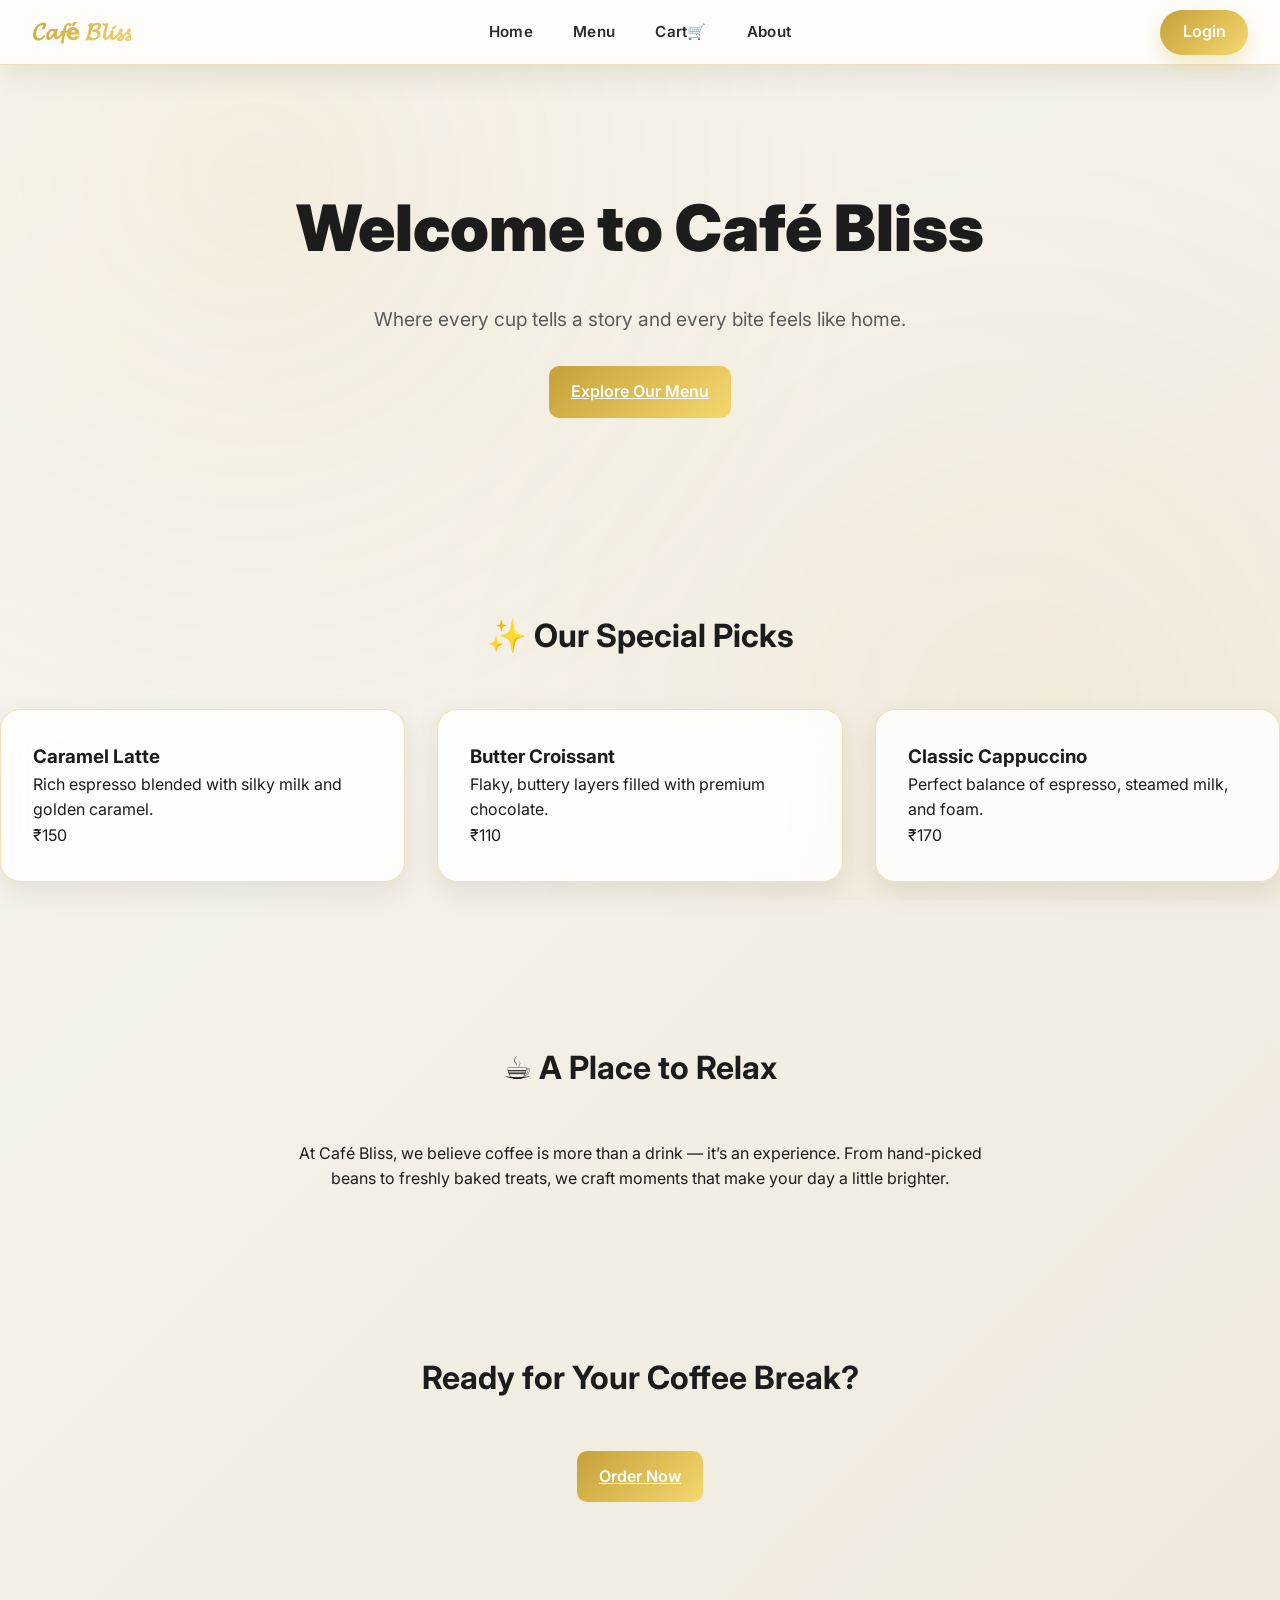
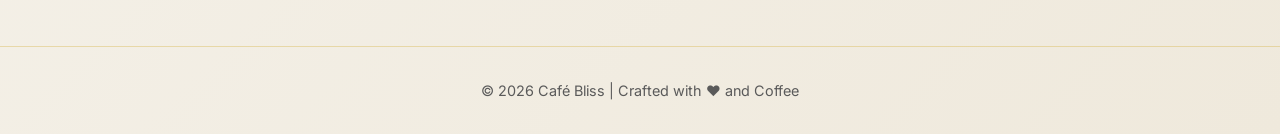
==== index.html @ 18ca9894 "updated" ====
<!DOCTYPE html>
<html lang="en">
<head>
  <meta charset="UTF-8">
  <title>Café Bliss - Home</title>
  <link rel="stylesheet" href="style.css">
  
</head>
<body>
 <nav>
  <h3>𝓒𝓪𝓯é 𝓑𝓵𝓲𝓼𝓼</h3>

  <div class="nav-links">
    <a href="index.html">Home</a>
    <a href="menu.html">Menu</a>
    <a href="cart.html">Cart🛒 </a>
    <a href="about.html">About</a>
  </div>

  <a href="login.html" class="login-btn">Login</a>
</nav>

  <section class="hero">
    <div class="container">
      <h1>Welcome to Café Bliss</h1>
      <p class="hero-sub">
        Where every cup tells a story and every bite feels like home.
      </p>
      <a href="menu.html" class="btn">Explore Our Menu</a>
    </div>
  </section>

  <!-- FEATURED SECTION -->
  <section>
    <div class="container">
      <h2>✨ Our Special Picks</h2>

      <div class="grid grid-3">
        <div class="card">
          <h3>Caramel Latte</h3>
          <p>Rich espresso blended with silky milk and golden caramel.</p>
          <span class="price">₹150</span>
        </div>

        <div class="card">
          <h3>Butter Croissant</h3>
          <p>Flaky, buttery layers filled with premium chocolate.</p>
          <span class="price">₹110</span>
        </div>

        <div class="card">
          <h3>Classic Cappuccino</h3>
          <p>Perfect balance of espresso, steamed milk, and foam.</p>
          <span class="price">₹170</span>
        </div>
      </div>
    </div>
  </section>

  <!-- ABOUT PREVIEW -->
  <section>
    <div class="container">
      <h2>☕ A Place to Relax</h2>
      <p style="text-align:center; max-width:700px; margin:auto;">
        At Café Bliss, we believe coffee is more than a drink — it’s an experience.
        From hand-picked beans to freshly baked treats, we craft moments
        that make your day a little brighter.
      </p>
    </div>
  </section>

  <!-- CALL TO ACTION -->
  <section>
    <div class="container" style="text-align:center;">
      <h2>Ready for Your Coffee Break?</h2>
      <a href="menu.html" class="btn">Order Now</a>
    </div>
  </section>

  <!-- FOOTER -->
  <footer>
    © 2026 Café Bliss | Crafted with ❤️ and Coffee
  </footer>
 

</body>
</html>
---- style.css ----
/* ===============================
   GOOGLE FONT
================================= */
@import url('https://fonts.googleapis.com/css2?family=Inter:wght@400;600;700;900&display=swap');

/* ===============================
   ROOT VARIABLES
================================= */
:root {
  --bg: #f3f1eb;
  --bg-gradient: linear-gradient(135deg, #f8f6f1, #efe9dc);

  --surface: rgba(255, 255, 255, 0.85);
  --surface-hover: #ffffff;

  --primary: #1c1c1c;
  --secondary: #5a5a5a;

  --accent: #c6a13a;
  --accent-light: #f5d76e;

  --border: rgba(212, 175, 55, 0.35);
  --border-glow: rgba(212, 175, 55, 0.6);

  --radius-sm: 10px;
  --radius-md: 20px;

  --max-width: 1100px;

  --transition: 0.4s cubic-bezier(0.22, 1, 0.36, 1);
  --shadow-soft: 0 10px 30px rgba(0, 0, 0, 0.08);
  --shadow-float: 0 25px 60px rgba(0, 0, 0, 0.12);
}

/* ===============================
   GLOBAL RESET
================================= */
* {
  margin: 0;
  padding: 0;
  box-sizing: border-box;
}

html {
  scroll-behavior: smooth;
}

body {
  font-family: 'Inter', system-ui, sans-serif;
  background: var(--bg-gradient);
  color: var(--primary);
  line-height: 1.6;
  -webkit-font-smoothing: antialiased;
  position: relative;
}

/* Background Glow */
body::before {
  content: '';
  position: fixed;
  inset: 0;
  background:
    radial-gradient(circle at 20% 20%, rgba(212,175,55,0.08), transparent 50%),
    radial-gradient(circle at 80% 80%, rgba(212,175,55,0.05), transparent 50%);
  z-index: -1;
  animation: bgPulse 20s ease-in-out infinite alternate;
}

@keyframes bgPulse {
  0% { opacity: 0.7; }
  100% { opacity: 1; }
}

/* ===============================
   NAVIGATION
================================= */
nav {
  position: sticky;
  top: 0;
  z-index: 100;
  display: flex;
  align-items: center;
  justify-content: center;
  padding: 1rem 2rem;
  background: rgba(255, 255, 255, 0.85);
  backdrop-filter: blur(25px);
  border-bottom: 1px solid var(--border);
  box-shadow: var(--shadow-soft);
  transition: var(--transition);
}

nav:hover {
  border-color: var(--accent);
  box-shadow: var(--shadow-float);
}

/* Logo */
nav h3 {
  position: absolute;
  left: 2rem;
  font-size: 1.5rem;
  font-weight: 800;
  background: linear-gradient(135deg, var(--accent), var(--accent-light));
  background-clip: text;
  -webkit-background-clip: text;
  -webkit-text-fill-color: transparent;
}

/* Nav Links Container */
.nav-links {
  display: flex;
  gap: 2.5rem;
}

/* Nav Links */
.nav-links a {
  text-decoration: none;
  font-weight: 600;
  font-size: 0.95rem;
  color: #2b2b2b;
  position: relative;
  padding: 4px 0;
  transition: var(--transition);
  letter-spacing: 0.3px;
}

/* Underline animation */
.nav-links a::before {
  content: '';
  position: absolute;
  bottom: -6px;
  left: 50%;
  width: 0;
  height: 2px;
  background: linear-gradient(90deg, var(--accent), var(--accent-light));
  transform: translateX(-50%);
  transition: 0.3s ease;
}

.nav-links a:hover {
  color: var(--accent);
}

.nav-links a:hover::before {
  width: 100%;
}

/* Active link */
.nav-links a.active {
  color: var(--accent);
}

.nav-links a.active::before {
  width: 100%;
}

/* ===============================
   LOGIN BUTTON
================================= */
.login-btn {
  position: absolute;
  right: 2rem;
  padding: 0.6rem 1.4rem;
  background: linear-gradient(135deg, var(--accent), var(--accent-light));
  color: #fff !important;
  text-decoration: none;
  font-weight: 600;
  border-radius: 30px;
  box-shadow: 0 8px 20px rgba(212,175,55,0.3);
  transition: var(--transition);
}

.login-btn:hover {
  transform: translateY(-3px);
  box-shadow: 0 15px 35px rgba(212,175,55,0.45);
}

.login-btn::before {
  display: none;
}

/* ===============================
   RESPONSIVE
================================= */
@media (max-width: 768px) {

  nav {
    flex-direction: column;
    gap: 1rem;
  }

  nav h3 {
    position: static;
  }

  .nav-links {
    flex-direction: column;
    align-items: center;
    gap: 1rem;
  }

  .login-btn {
    position: static;
  }
}

/* ===============================
   GLOBAL SECTION SPACING
================================= */
section {
  padding: 5rem 0;
}

h1 {
  font-size: clamp(2.8rem, 6vw, 4rem);
  font-weight: 900;
  text-align: center;
  margin-bottom: 1.5rem;
}

h2 {
  font-size: 2rem;
  text-align: center;
  margin-bottom: 3rem;
}

/* ===============================
   HERO SECTION (HOME)
================================= */
.hero {
  text-align: center;
  padding: 7rem 1rem;
}

.hero-sub {
  font-size: 1.2rem;
  color: var(--secondary);
  margin-bottom: 2rem;
}

/* ===============================
   CARD (USED IN HOME + ABOUT)
================================= */
.card {
  background: var(--surface);
  backdrop-filter: blur(20px);
  border-radius: var(--radius-md);
  border: 1px solid var(--border);
  padding: 2rem;
  transition: var(--transition);
  box-shadow: var(--shadow-soft);
}

.card:hover {
  transform: translateY(-8px);
  border-color: var(--border-glow);
  box-shadow: var(--shadow-float);
}

/* ===============================
   GRID SYSTEM
================================= */
.grid {
  display: grid;
  gap: 2rem;
}

.grid-3 {
  grid-template-columns: repeat(auto-fit, minmax(260px, 1fr));
}

/* ===============================
   MENU PAGE
================================= */
.menu-grid {
  width: 90%;
  max-width: var(--max-width);
  margin: 3rem auto;
  display: grid;
  grid-template-columns: repeat(auto-fit, minmax(250px, 1fr));
  gap: 2rem;
}

.menu-item {
  background: var(--surface);
  border-radius: var(--radius-md);
  border: 1px solid var(--border);
  padding: 1.5rem;
  text-align: center;
  box-shadow: var(--shadow-soft);
  transition: var(--transition);
}

.menu-item:hover {
  transform: translateY(-8px);
  box-shadow: var(--shadow-float);
}

.menu-item img {
  width: 100%;
  height: 180px;
  object-fit: cover;
  border-radius: var(--radius-sm);
  margin-bottom: 1rem;
}

.menu-item h3 {
  margin-bottom: 0.5rem;
}

.menu-item p {
  font-weight: 700;
  color: var(--accent);
  margin-bottom: 1rem;
}

/* ===============================
   BUTTON STYLE
================================= */
.btn,
.menu-item button {
  display: inline-block;
  padding: 0.8rem 1.4rem;
  background: linear-gradient(135deg, var(--accent), var(--accent-light));
  color: #fff;
  border: none;
  border-radius: var(--radius-sm);
  font-weight: 600;
  cursor: pointer;
  transition: var(--transition);
}

.btn:hover,
.menu-item button:hover {
  transform: translateY(-3px);
  box-shadow: 0 10px 25px rgba(212,175,55,0.35);
}

/* ===============================
   LOGIN PAGE
================================= */
.login-section {
  display: flex;
  justify-content: center;
  align-items: center;
  padding: 6rem 1rem;
}

.login-card {
  width: 100%;
  max-width: 400px;
  background: var(--surface);
  padding: 2.5rem;
  border-radius: var(--radius-md);
  border: 1px solid var(--border);
  box-shadow: var(--shadow-soft);
}

.login-card h2 {
  margin-bottom: 1rem;
}

.login-sub {
  color: var(--secondary);
  margin-bottom: 2rem;
}

.input-group {
  margin-bottom: 1.5rem;
  display: flex;
  flex-direction: column;
}

.input-group label {
  font-size: 0.85rem;
  margin-bottom: 0.4rem;
  color: var(--secondary);
}

.input-group input {
  padding: 0.8rem;
  border-radius: var(--radius-sm);
  border: 1px solid var(--border);
  transition: var(--transition);
}

.input-group input:focus {
  border-color: var(--accent);
  box-shadow: 0 0 0 3px rgba(212,175,55,0.15);
  outline: none;
}

/* ===============================
   CART PAGE
================================= */
/* ===============================
   CART PAGE
================================= */

#cart {
  margin-top: 2rem;
  display: flex;
  flex-direction: column;
  gap: 1.5rem;
}

/* Cart Item */
.cart-item {
  display: flex;
  align-items: center;
  justify-content: space-between;
  padding: 1rem 1.2rem;
  border-radius: var(--radius-sm);
  border: 1px solid var(--border);
  background: var(--surface);
  box-shadow: var(--shadow-soft);
  transition: var(--transition);
}

.cart-item:hover {
  transform: translateY(-4px);
  box-shadow: var(--shadow-float);
}

/* Cart Image */
.cart-item img {
  width: 70px;
  height: 70px;
  object-fit: cover;
  border-radius: var(--radius-sm);
}

/* Name + Price */
.cart-item span {
  flex: 1;
  margin-left: 1rem;
  font-weight: 600;
}

/* Remove Button */
.cart-item button {
  padding: 0.5rem 1.2rem;
  background: linear-gradient(135deg, #ff6b6b, #ff3b3b);
  color: #fff;
  border: none;
  border-radius: var(--radius-sm);
  font-size: 0.85rem;
  font-weight: 600;
  cursor: pointer;
  transition: var(--transition);
}

.cart-item button:hover {
  transform: translateY(-2px);
  box-shadow: 0 8px 20px rgba(255, 59, 59, 0.3);
}

/* Total Styling (Centered) */
#cart h3 {
  text-align: center;
  margin-top: 2rem;
  font-size: 1.6rem;
  font-weight: 800;
  background: linear-gradient(135deg, var(--accent), var(--accent-light));
  background-clip: text;
  -webkit-background-clip: text;
  -webkit-text-fill-color: transparent;
}
/* ===============================
   ABOUT PAGE LIST
================================= */
.card ul {
  margin-top: 1rem;
  padding-left: 1.2rem;
}

.card ul li {
  margin-bottom: 0.6rem;
  color: var(--secondary);
}

/* ===============================
   FOOTER
================================= */
footer {
  text-align: center;
  padding: 2rem;
  margin-top: 4rem;
  font-size: 0.9rem;
  color: var(--secondary);
  border-top: 1px solid var(--border);
}
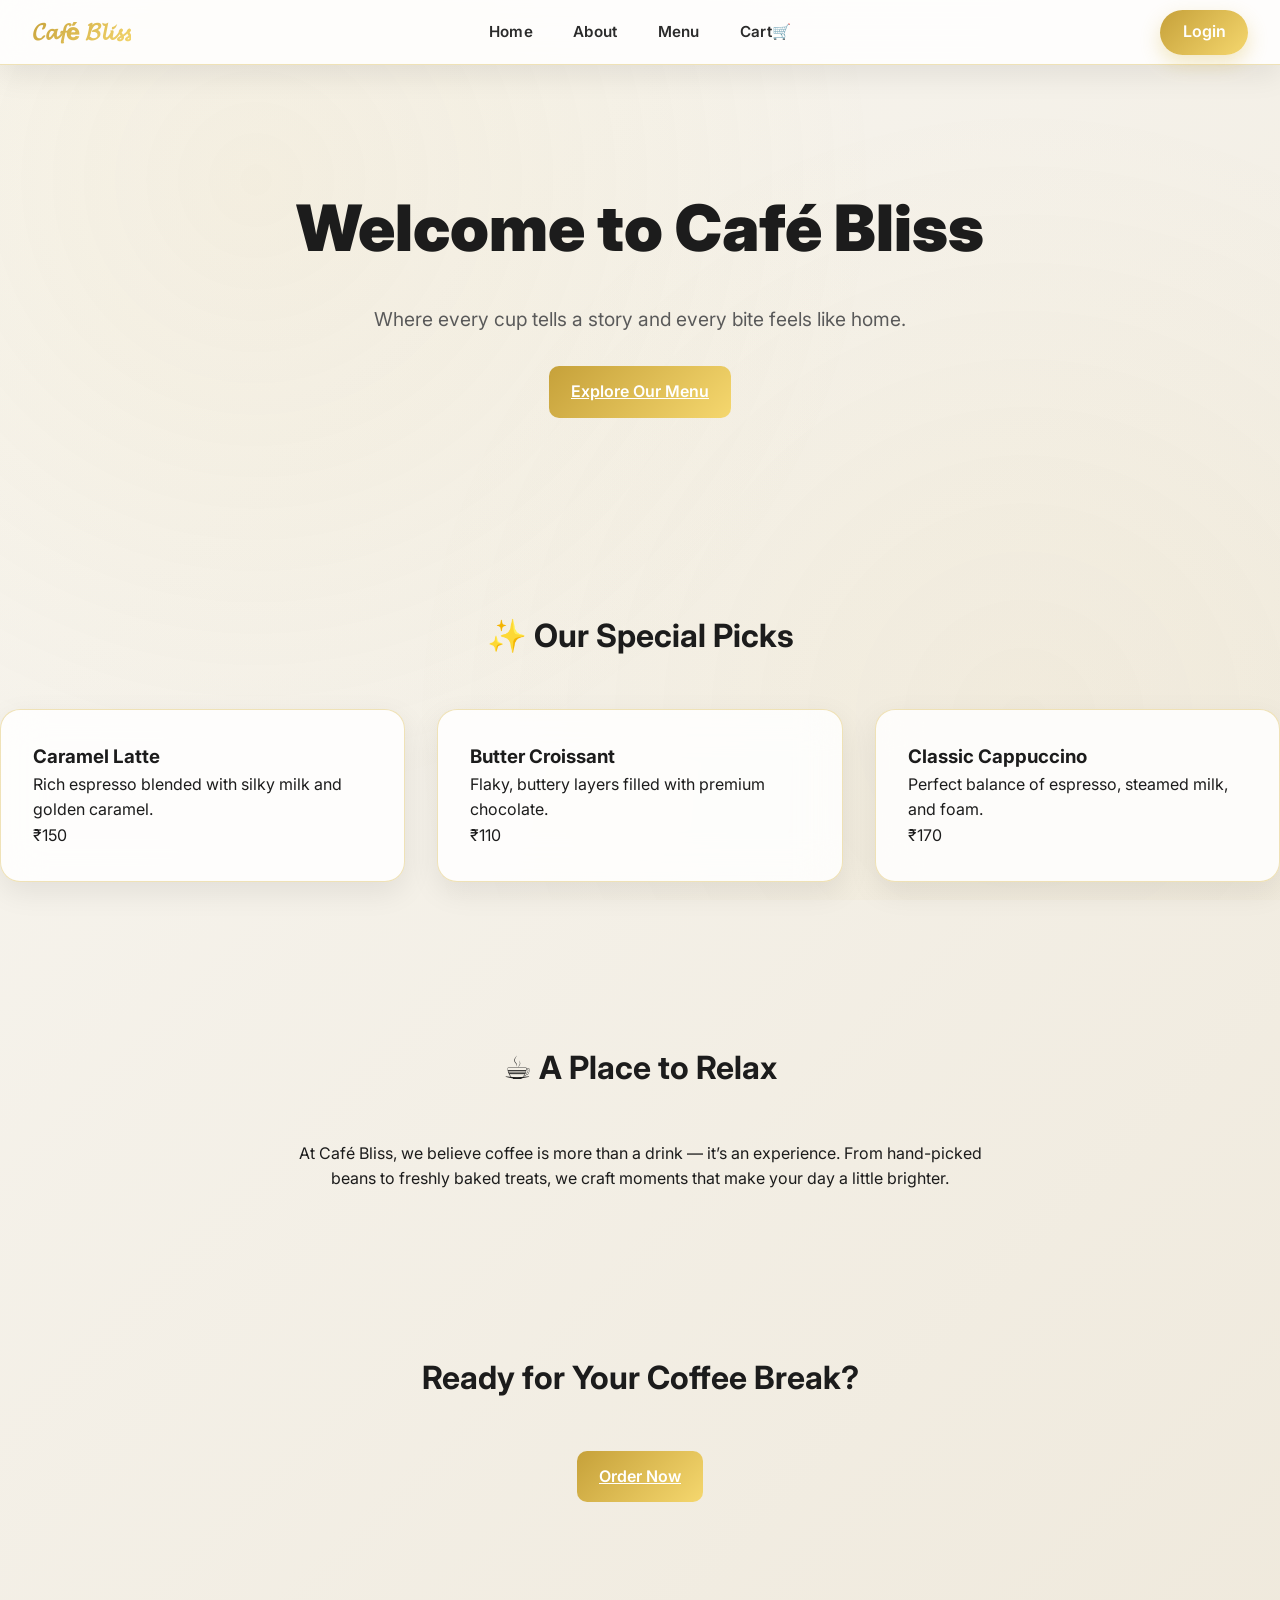
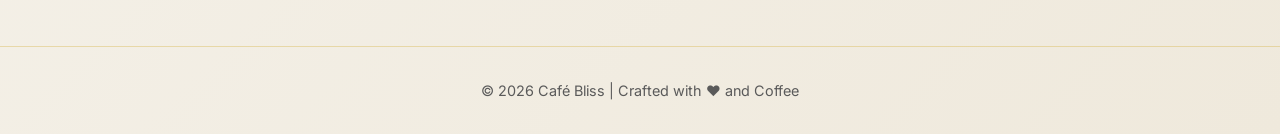
==== commit d7c61c48: "updated new files" ====
--- a/index.html
+++ b/index.html
@@ -1,87 +1,80 @@
-<!DOCTYPE html>
+<!doctype html>
 <html lang="en">
-<head>
-  <meta charset="UTF-8">
-  <title>Café Bliss - Home</title>
-  <link rel="stylesheet" href="style.css">
-  
-</head>
-<body>
- <nav>
-  <h3>𝓒𝓪𝓯é 𝓑𝓵𝓲𝓼𝓼</h3>
+  <head>
+    <meta charset="UTF-8" />
+    <meta name="viewport" content="width=device-width, initial-scale=1.0" />
 
-  <div class="nav-links">
-    <a href="index.html">Home</a>
-    <a href="menu.html">Menu</a>
-    <a href="cart.html">Cart🛒 </a>
-    <a href="about.html">About</a>
-  </div>
+    <title>Café Bliss - Home</title>
+    <link rel="stylesheet" href="style.css" />
+  </head>
+  <body>
+    <nav>
+      <h3>𝓒𝓪𝓯é 𝓑𝓵𝓲𝓼𝓼</h3>
 
-  <a href="login.html" class="login-btn">Login</a>
-</nav>
+      <div class="nav-links">
+        <a href="index.html">Home</a>
+        <a href="about.html">About</a>
+        <a href="menu.html">Menu</a>
+        <a href="cart.html">Cart🛒 </a>
+      </div>
 
-  <section class="hero">
-    <div class="container">
-      <h1>Welcome to Café Bliss</h1>
-      <p class="hero-sub">
-        Where every cup tells a story and every bite feels like home.
-      </p>
-      <a href="menu.html" class="btn">Explore Our Menu</a>
-    </div>
-  </section>
+      <a href="login.html" class="login-btn">Login</a>
+    </nav>
 
-  <!-- FEATURED SECTION -->
-  <section>
-    <div class="container">
-      <h2>✨ Our Special Picks</h2>
+    <section class="hero">
+      <div class="container">
+        <h1>Welcome to Café Bliss</h1>
+        <p class="hero-sub">
+          Where every cup tells a story and every bite feels like home.
+        </p>
+        <a href="menu.html" class="btn">Explore Our Menu</a>
+      </div>
+    </section>
 
-      <div class="grid grid-3">
-        <div class="card">
-          <h3>Caramel Latte</h3>
-          <p>Rich espresso blended with silky milk and golden caramel.</p>
-          <span class="price">₹150</span>
-        </div>
+    <section>
+      <div class="container">
+        <h2>✨ Our Special Picks</h2>
 
-        <div class="card">
-          <h3>Butter Croissant</h3>
-          <p>Flaky, buttery layers filled with premium chocolate.</p>
-          <span class="price">₹110</span>
-        </div>
+        <div class="grid grid-3">
+          <div class="card">
+            <h3>Caramel Latte</h3>
+            <p>Rich espresso blended with silky milk and golden caramel.</p>
+            <span class="price">₹150</span>
+          </div>
 
-        <div class="card">
-          <h3>Classic Cappuccino</h3>
-          <p>Perfect balance of espresso, steamed milk, and foam.</p>
-          <span class="price">₹170</span>
+          <div class="card">
+            <h3>Butter Croissant</h3>
+            <p>Flaky, buttery layers filled with premium chocolate.</p>
+            <span class="price">₹110</span>
+          </div>
+
+          <div class="card">
+            <h3>Classic Cappuccino</h3>
+            <p>Perfect balance of espresso, steamed milk, and foam.</p>
+            <span class="price">₹170</span>
+          </div>
         </div>
       </div>
-    </div>
-  </section>
+    </section>
 
-  <!-- ABOUT PREVIEW -->
-  <section>
-    <div class="container">
-      <h2>☕ A Place to Relax</h2>
-      <p style="text-align:center; max-width:700px; margin:auto;">
-        At Café Bliss, we believe coffee is more than a drink — it’s an experience.
-        From hand-picked beans to freshly baked treats, we craft moments
-        that make your day a little brighter.
-      </p>
-    </div>
-  </section>
+    <section>
+      <div class="container">
+        <h2>☕ A Place to Relax</h2>
+        <p style="text-align: center; max-width: 700px; margin: auto">
+          At Café Bliss, we believe coffee is more than a drink — it’s an
+          experience. From hand-picked beans to freshly baked treats, we craft
+          moments that make your day a little brighter.
+        </p>
+      </div>
+    </section>
 
-  <!-- CALL TO ACTION -->
-  <section>
-    <div class="container" style="text-align:center;">
-      <h2>Ready for Your Coffee Break?</h2>
-      <a href="menu.html" class="btn">Order Now</a>
-    </div>
-  </section>
+    <section>
+      <div class="container" style="text-align: center">
+        <h2>Ready for Your Coffee Break?</h2>
+        <a href="menu.html" class="btn">Order Now</a>
+      </div>
+    </section>
 
-  <!-- FOOTER -->
-  <footer>
-    © 2026 Café Bliss | Crafted with ❤️ and Coffee
-  </footer>
- 
-
-</body>
-</html>+    <footer>© 2026 Café Bliss | Crafted with ❤️ and Coffee</footer>
+  </body>
+</html>
--- a/style.css
+++ b/style.css
@@ -1,11 +1,7 @@
-/* ===============================
-   GOOGLE FONT
-================================= */
+
 @import url('https://fonts.googleapis.com/css2?family=Inter:wght@400;600;700;900&display=swap');
 
-/* ===============================
-   ROOT VARIABLES
-================================= */
+
 :root {
   --bg: #f3f1eb;
   --bg-gradient: linear-gradient(135deg, #f8f6f1, #efe9dc);
@@ -32,9 +28,7 @@
   --shadow-float: 0 25px 60px rgba(0, 0, 0, 0.12);
 }
 
-/* ===============================
-   GLOBAL RESET
-================================= */
+
 * {
   margin: 0;
   padding: 0;
@@ -54,7 +48,6 @@
   position: relative;
 }
 
-/* Background Glow */
 body::before {
   content: '';
   position: fixed;
@@ -71,9 +64,7 @@
   100% { opacity: 1; }
 }
 
-/* ===============================
-   NAVIGATION
-================================= */
+
 nav {
   position: sticky;
   top: 0;
@@ -94,7 +85,7 @@
   box-shadow: var(--shadow-float);
 }
 
-/* Logo */
+
 nav h3 {
   position: absolute;
   left: 2rem;
@@ -106,13 +97,13 @@
   -webkit-text-fill-color: transparent;
 }
 
-/* Nav Links Container */
+
 .nav-links {
   display: flex;
   gap: 2.5rem;
 }
 
-/* Nav Links */
+
 .nav-links a {
   text-decoration: none;
   font-weight: 600;
@@ -124,7 +115,7 @@
   letter-spacing: 0.3px;
 }
 
-/* Underline animation */
+
 .nav-links a::before {
   content: '';
   position: absolute;
@@ -145,7 +136,7 @@
   width: 100%;
 }
 
-/* Active link */
+
 .nav-links a.active {
   color: var(--accent);
 }
@@ -154,9 +145,7 @@
   width: 100%;
 }
 
-/* ===============================
-   LOGIN BUTTON
-================================= */
+
 .login-btn {
   position: absolute;
   right: 2rem;
@@ -179,34 +168,51 @@
   display: none;
 }
 
-/* ===============================
-   RESPONSIVE
-================================= */
+
 @media (max-width: 768px) {
 
+  
   nav {
     flex-direction: column;
-    gap: 1rem;
-  }
+    gap: 0.6rem;               
+    padding: 0.6rem 1rem;      
+  }
+
 
   nav h3 {
     position: static;
-  }
+    font-size: 0.9rem;        
+  }
+
 
   .nav-links {
     flex-direction: column;
     align-items: center;
-    gap: 1rem;
-  }
-
+    gap: 0.5rem;             
+  }
+
+  .nav-links a {
+    font-size: 0.9rem;        
+  }
+
+  
   .login-btn {
     position: static;
-  }
-}
-
-/* ===============================
-   GLOBAL SECTION SPACING
-================================= */
+    padding: 0.1rem 0.8rem;    
+    font-size: 0.85rem;
+  }
+
+  
+  .hero {
+    padding: 4rem 1rem;        
+  }
+
+  section {
+    padding: 3rem 0;         
+  }
+
+}
+
 section {
   padding: 5rem 0;
 }
@@ -224,9 +230,6 @@
   margin-bottom: 3rem;
 }
 
-/* ===============================
-   HERO SECTION (HOME)
-================================= */
 .hero {
   text-align: center;
   padding: 7rem 1rem;
@@ -238,9 +241,7 @@
   margin-bottom: 2rem;
 }
 
-/* ===============================
-   CARD (USED IN HOME + ABOUT)
-================================= */
+
 .card {
   background: var(--surface);
   backdrop-filter: blur(20px);
@@ -257,9 +258,7 @@
   box-shadow: var(--shadow-float);
 }
 
-/* ===============================
-   GRID SYSTEM
-================================= */
+
 .grid {
   display: grid;
   gap: 2rem;
@@ -269,9 +268,7 @@
   grid-template-columns: repeat(auto-fit, minmax(260px, 1fr));
 }
 
-/* ===============================
-   MENU PAGE
-================================= */
+
 .menu-grid {
   width: 90%;
   max-width: var(--max-width);
@@ -314,9 +311,7 @@
   margin-bottom: 1rem;
 }
 
-/* ===============================
-   BUTTON STYLE
-================================= */
+
 .btn,
 .menu-item button {
   display: inline-block;
@@ -336,9 +331,7 @@
   box-shadow: 0 10px 25px rgba(212,175,55,0.35);
 }
 
-/* ===============================
-   LOGIN PAGE
-================================= */
+
 .login-section {
   display: flex;
   justify-content: center;
@@ -390,12 +383,6 @@
   outline: none;
 }
 
-/* ===============================
-   CART PAGE
-================================= */
-/* ===============================
-   CART PAGE
-================================= */
 
 #cart {
   margin-top: 2rem;
@@ -404,7 +391,7 @@
   gap: 1.5rem;
 }
 
-/* Cart Item */
+
 .cart-item {
   display: flex;
   align-items: center;
@@ -422,7 +409,7 @@
   box-shadow: var(--shadow-float);
 }
 
-/* Cart Image */
+
 .cart-item img {
   width: 70px;
   height: 70px;
@@ -430,14 +417,14 @@
   border-radius: var(--radius-sm);
 }
 
-/* Name + Price */
+
 .cart-item span {
   flex: 1;
   margin-left: 1rem;
   font-weight: 600;
 }
 
-/* Remove Button */
+
 .cart-item button {
   padding: 0.5rem 1.2rem;
   background: linear-gradient(135deg, #ff6b6b, #ff3b3b);
@@ -455,7 +442,7 @@
   box-shadow: 0 8px 20px rgba(255, 59, 59, 0.3);
 }
 
-/* Total Styling (Centered) */
+
 #cart h3 {
   text-align: center;
   margin-top: 2rem;
@@ -466,9 +453,7 @@
   -webkit-background-clip: text;
   -webkit-text-fill-color: transparent;
 }
-/* ===============================
-   ABOUT PAGE LIST
-================================= */
+
 .card ul {
   margin-top: 1rem;
   padding-left: 1.2rem;
@@ -479,9 +464,7 @@
   color: var(--secondary);
 }
 
-/* ===============================
-   FOOTER
-================================= */
+
 footer {
   text-align: center;
   padding: 2rem;
@@ -489,4 +472,11 @@
   font-size: 0.9rem;
   color: var(--secondary);
   border-top: 1px solid var(--border);
+}
+
+@media (max-width: 768px) {
+  nav { flex-direction: row !important; }
+  nav h3 { position: absolute !important; left: 1rem !important; }
+  .nav-links { flex-direction: row !important; }
+  .login-btn { position: absolute !important; right: 1rem !important; }
 }
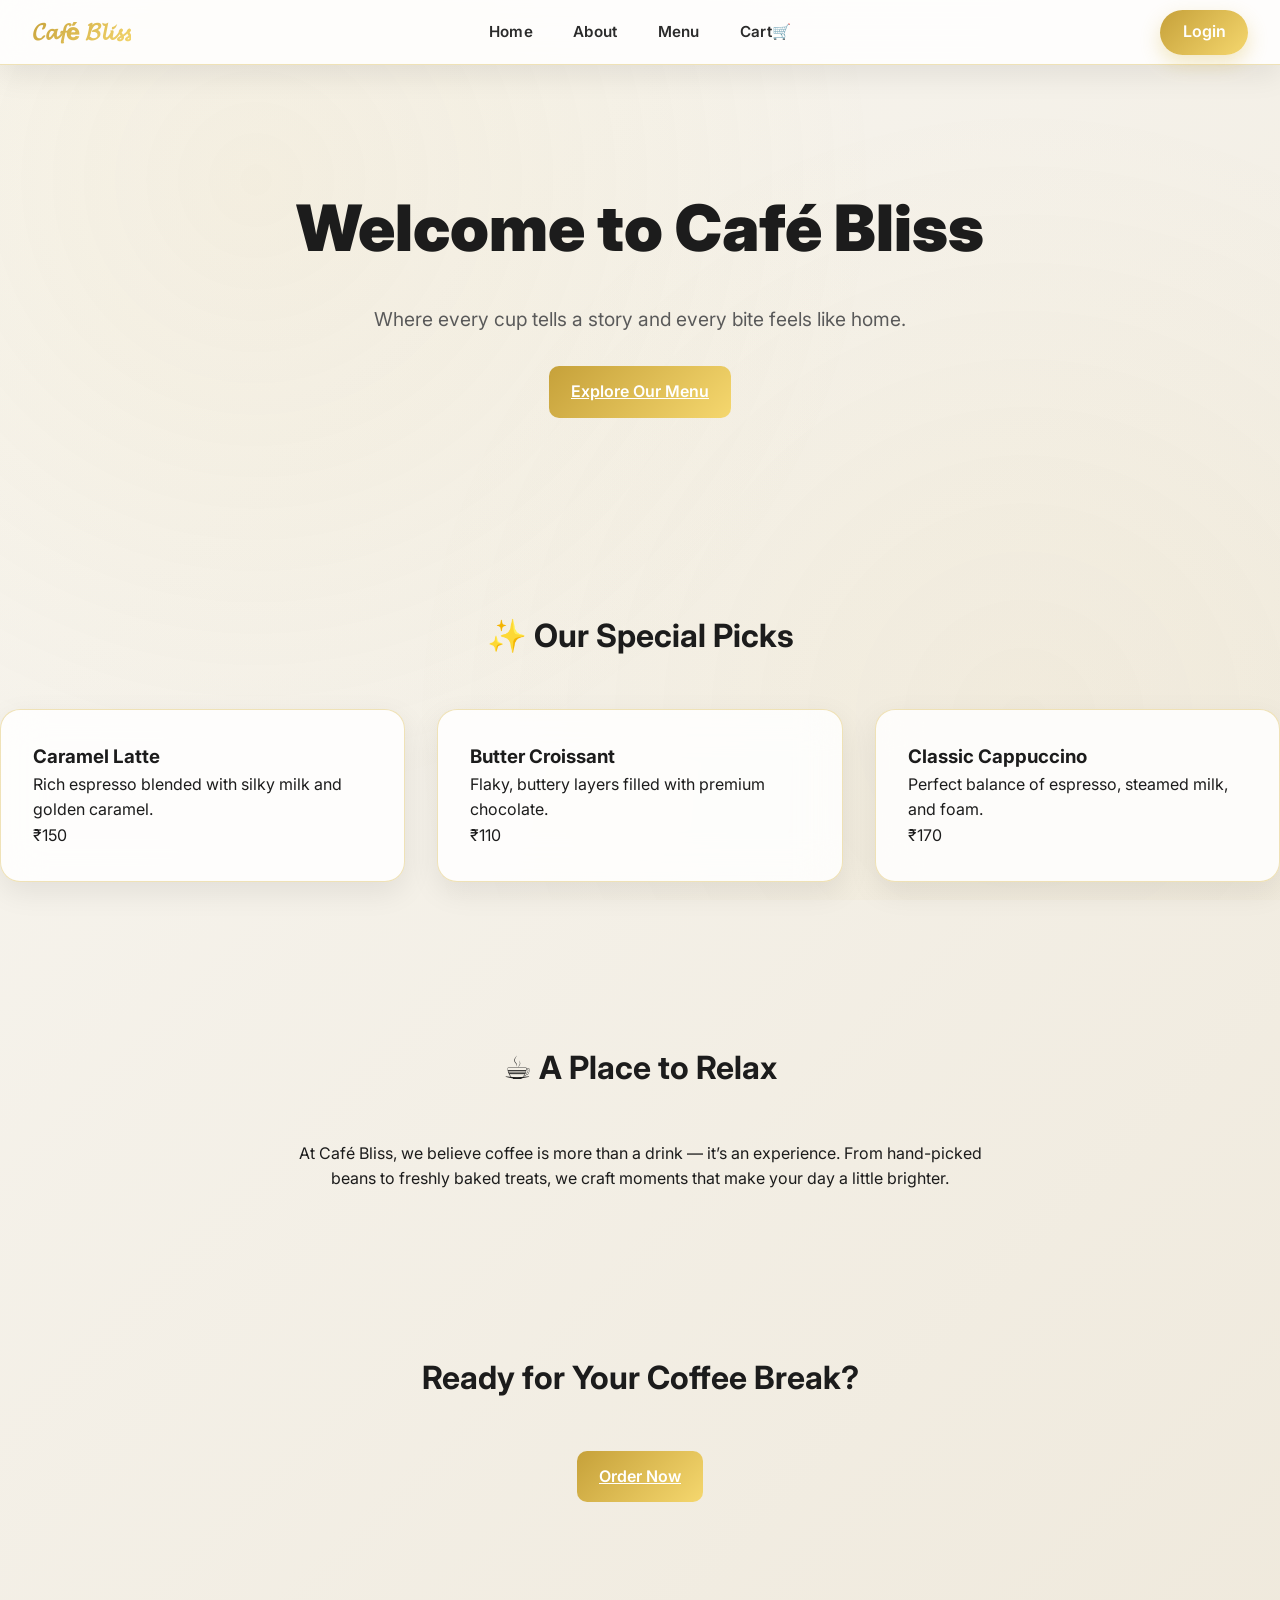
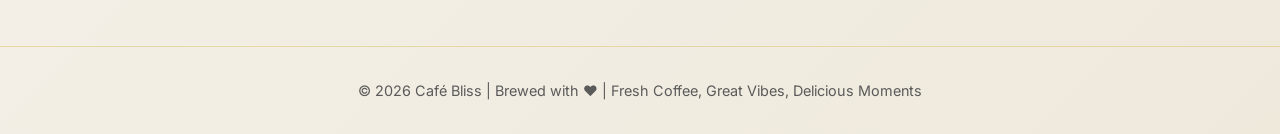
==== commit 89e07d85: "updated new files" ====
--- a/index.html
+++ b/index.html
@@ -75,6 +75,8 @@
       </div>
     </section>
 
-    <footer>© 2026 Café Bliss | Crafted with ❤️ and Coffee</footer>
+    <footer>
+  © 2026 Café Bliss | Brewed with ❤️ | Fresh Coffee, Great Vibes, Delicious Moments
+</footer>
   </body>
 </html>
